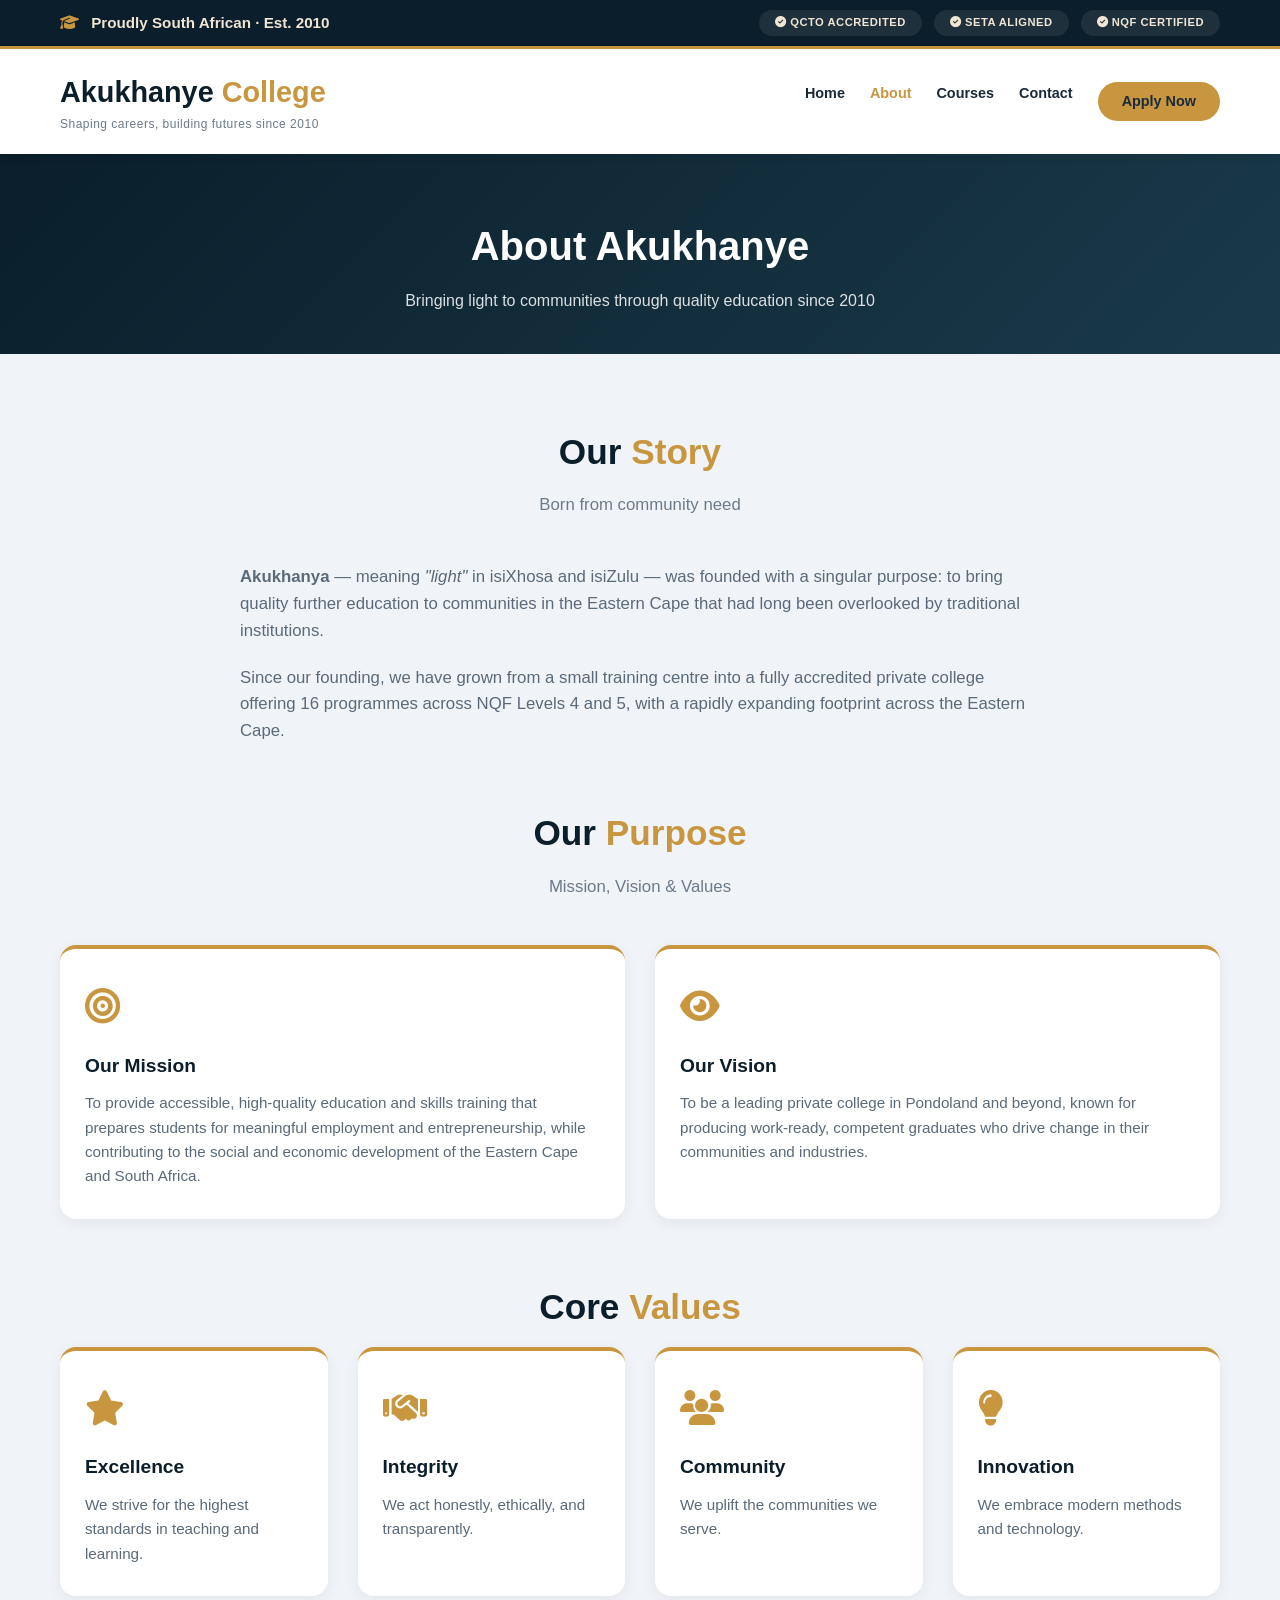
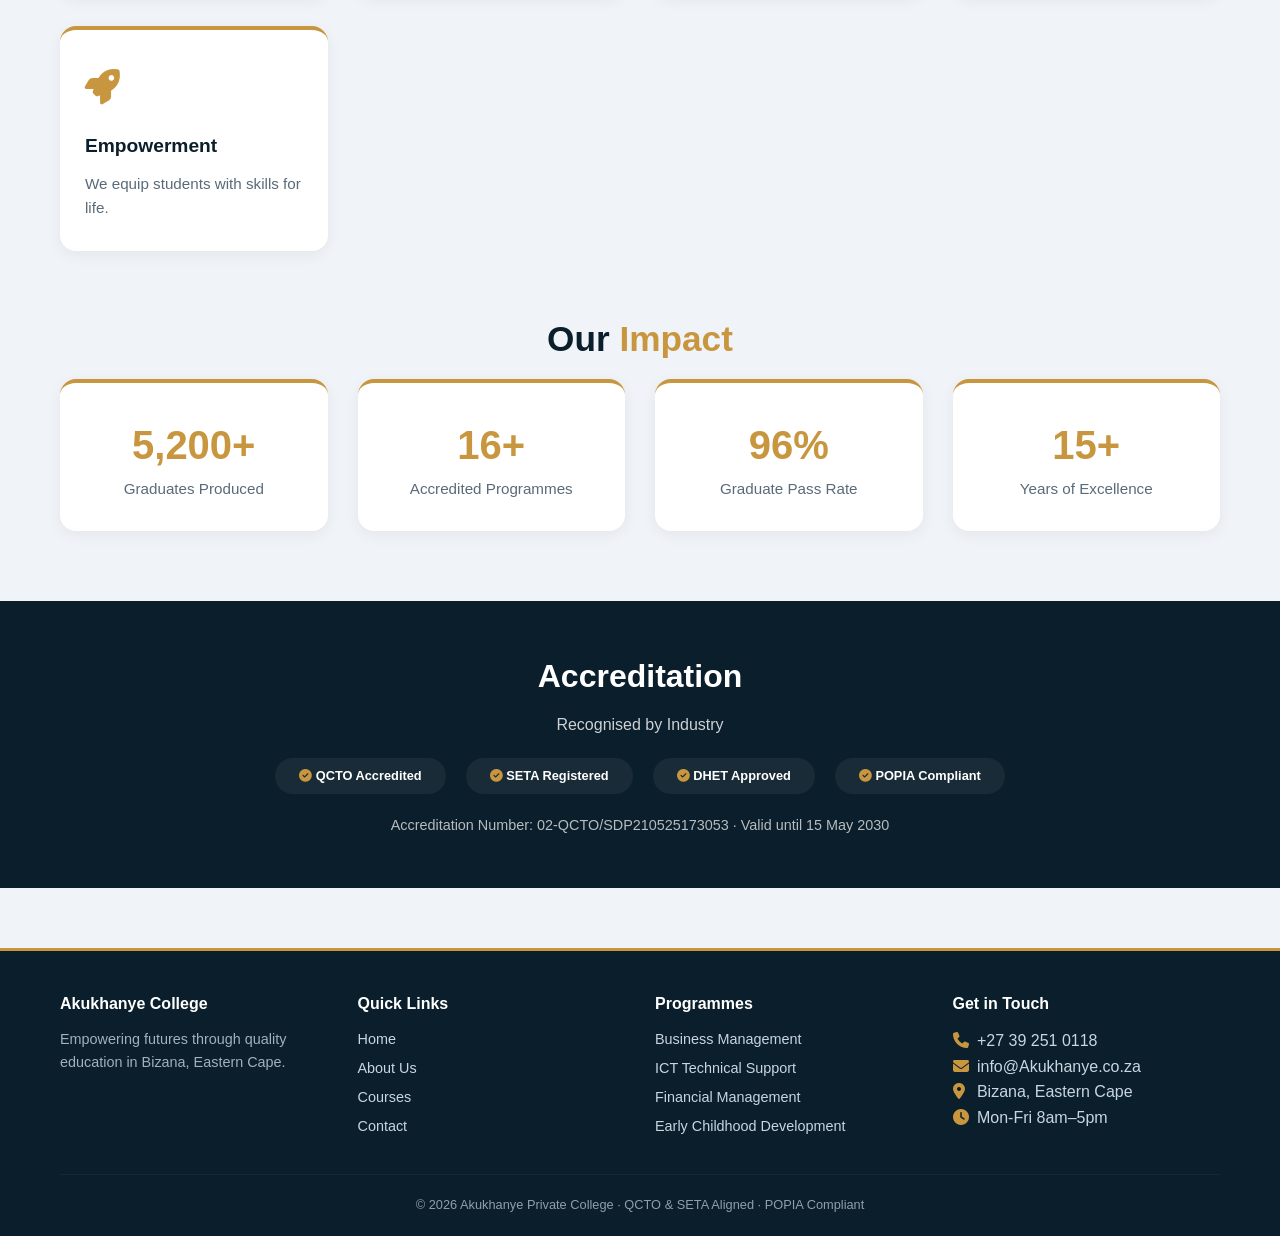
==== about.html @ 7df69a2a "Major upgrade: Added about, courses, contact, apply pages + working links + updated sitemap" ====
﻿<!DOCTYPE html>
<html lang="en">
<head>
<meta charset="UTF-8">
<meta name="viewport" content="width=device-width, initial-scale=1.0">
<title>About Us · Akukhanye Private College · Bizana, Eastern Cape</title>
<meta name="description" content="Learn about Akukhanye Private College - a QCTO & SETA accredited institution in Bizana, Eastern Cape. Established 2010. 5,200+ graduates. 96% pass rate.">
<link rel="stylesheet" href="https://cdnjs.cloudflare.com/ajax/libs/font-awesome/6.5.0/css/all.min.css">
<link rel="stylesheet" href="style.css">
</head>
<body>
<div class="top-bar"><div class="container"><div class="brand"><i class="fas fa-graduation-cap"></i> Proudly South African · Est. 2010</div><div class="badges"><span><i class="fas fa-check-circle"></i> QCTO Accredited</span><span><i class="fas fa-check-circle"></i> SETA Aligned</span><span><i class="fas fa-check-circle"></i> NQF Certified</span></div></div></div>

<header class="header"><div class="container"><div class="logo"><h1>Akukhanye <span>College</span></h1><div class="tagline">Shaping careers, building futures since 2010</div></div><nav class="nav"><a href="index.html">Home</a><a href="about.html" class="active">About</a><a href="courses.html">Courses</a><a href="contact.html">Contact</a><a href="apply.html" class="btn-primary" style="padding: 8px 24px;">Apply Now</a></nav></div></header>

<section class="page-header"><div class="container"><h1>About Akukhanye</h1><p>Bringing light to communities through quality education since 2010</p></div></section>

<section class="section"><div class="container">
<h2 class="section-title">Our <span style="color:#c8963e;">Story</span></h2>
<p class="section-subtitle">Born from community need</p>
<p style="max-width: 800px; margin: 0 auto 20px; color: #5a6a7a; font-size: 1.05rem;"><strong>Akukhanya</strong> — meaning <em>"light"</em> in isiXhosa and isiZulu — was founded with a singular purpose: to bring quality further education to communities in the Eastern Cape that had long been overlooked by traditional institutions.</p>
<p style="max-width: 800px; margin: 0 auto 20px; color: #5a6a7a; font-size: 1.05rem;">Since our founding, we have grown from a small training centre into a fully accredited private college offering 16 programmes across NQF Levels 4 and 5, with a rapidly expanding footprint across the Eastern Cape.</p>

<h2 class="section-title" style="margin-top:60px;">Our <span style="color:#c8963e;">Purpose</span></h2>
<p class="section-subtitle">Mission, Vision & Values</p>

<div class="card-grid">
<div class="card"><div class="icon"><i class="fas fa-bullseye"></i></div><h3>Our Mission</h3><p>To provide accessible, high-quality education and skills training that prepares students for meaningful employment and entrepreneurship, while contributing to the social and economic development of the Eastern Cape and South Africa.</p></div>
<div class="card"><div class="icon"><i class="fas fa-eye"></i></div><h3>Our Vision</h3><p>To be a leading private college in Pondoland and beyond, known for producing work-ready, competent graduates who drive change in their communities and industries.</p></div>
</div>

<h2 class="section-title" style="margin-top:60px;">Core <span style="color:#c8963e;">Values</span></h2>
<div class="card-grid">
<div class="card"><div class="icon"><i class="fas fa-star"></i></div><h3>Excellence</h3><p>We strive for the highest standards in teaching and learning.</p></div>
<div class="card"><div class="icon"><i class="fas fa-handshake"></i></div><h3>Integrity</h3><p>We act honestly, ethically, and transparently.</p></div>
<div class="card"><div class="icon"><i class="fas fa-users"></i></div><h3>Community</h3><p>We uplift the communities we serve.</p></div>
<div class="card"><div class="icon"><i class="fas fa-lightbulb"></i></div><h3>Innovation</h3><p>We embrace modern methods and technology.</p></div>
<div class="card"><div class="icon"><i class="fas fa-rocket"></i></div><h3>Empowerment</h3><p>We equip students with skills for life.</p></div>
</div>

<h2 class="section-title" style="margin-top:60px;">Our <span style="color:#c8963e;">Impact</span></h2>
<div class="card-grid">
<div class="card" style="text-align:center"><div style="font-size:2.5rem;font-weight:800;color:#c8963e">5,200+</div><p>Graduates Produced</p></div>
<div class="card" style="text-align:center"><div style="font-size:2.5rem;font-weight:800;color:#c8963e">16+</div><p>Accredited Programmes</p></div>
<div class="card" style="text-align:center"><div style="font-size:2.5rem;font-weight:800;color:#c8963e">96%</div><p>Graduate Pass Rate</p></div>
<div class="card" style="text-align:center"><div style="font-size:2.5rem;font-weight:800;color:#c8963e">15+</div><p>Years of Excellence</p></div>
</div>
</div></section>

<section class="accred" style="background:#0a1e2b;color:white;padding:50px 0;text-align:center;"><div class="container"><h2 style="color:white;font-size:2rem;">Accreditation</h2><p style="opacity:0.8;max-width:600px;margin:10px auto 20px;">Recognised by Industry</p><div style="display:flex;justify-content:center;gap:20px;flex-wrap:wrap;"><span style="background:rgba(255,255,255,0.06);padding:8px 24px;border-radius:30px;font-size:0.8rem;font-weight:600;color:white;"><i class="fas fa-check-circle" style="color:#c8963e"></i> QCTO Accredited</span><span style="background:rgba(255,255,255,0.06);padding:8px 24px;border-radius:30px;font-size:0.8rem;font-weight:600;color:white;"><i class="fas fa-check-circle" style="color:#c8963e"></i> SETA Registered</span><span style="background:rgba(255,255,255,0.06);padding:8px 24px;border-radius:30px;font-size:0.8rem;font-weight:600;color:white;"><i class="fas fa-check-circle" style="color:#c8963e"></i> DHET Approved</span><span style="background:rgba(255,255,255,0.06);padding:8px 24px;border-radius:30px;font-size:0.8rem;font-weight:600;color:white;"><i class="fas fa-check-circle" style="color:#c8963e"></i> POPIA Compliant</span></div><p style="margin-top:20px;font-size:0.9rem;opacity:0.7;color:white;">Accreditation Number: 02-QCTO/SDP210525173053 · Valid until 15 May 2030</p></div></section>

<footer class="footer"><div class="container"><div class="footer-grid">
<div><h4>Akukhanye College</h4><p style="font-size:0.9rem;opacity:0.8;">Empowering futures through quality education in Bizana, Eastern Cape.</p></div>
<div><h4>Quick Links</h4><a href="index.html">Home</a><a href="about.html">About Us</a><a href="courses.html">Courses</a><a href="contact.html">Contact</a></div>
<div><h4>Programmes</h4><a href="courses.html">Business Management</a><a href="courses.html">ICT Technical Support</a><a href="courses.html">Financial Management</a><a href="courses.html">Early Childhood Development</a></div>
<div class="contact"><h4>Get in Touch</h4><p><i class="fas fa-phone"></i> +27 39 251 0118</p><p><i class="fas fa-envelope"></i> info@Akukhanye.co.za</p><p><i class="fas fa-map-marker-alt"></i> Bizana, Eastern Cape</p><p><i class="fas fa-clock"></i> Mon-Fri 8am–5pm</p></div>
</div><div class="footer-bottom">&copy; 2026 Akukhanye Private College · QCTO &amp; SETA Aligned · POPIA Compliant</div></div></footer>
</body>
</html>
---- style.css ----
﻿* { margin: 0; padding: 0; box-sizing: border-box; font-family: 'Segoe UI', Tahoma, Geneva, Verdana, sans-serif; }
body { background: #f0f4f8; color: #1a2a3a; line-height: 1.6; }
.container { max-width: 1200px; margin: 0 auto; padding: 0 20px; }
.top-bar { background: #0a1e2b; color: #f0e6d3; padding: 10px 0; border-bottom: 3px solid #c8963e; }
.top-bar .container { display: flex; justify-content: space-between; align-items: center; flex-wrap: wrap; gap: 10px; }
.top-bar .brand { font-weight: 700; font-size: 0.95rem; }
.top-bar .brand i { color: #c8963e; margin-right: 8px; }
.top-bar .badges { display: flex; gap: 12px; flex-wrap: wrap; }
.top-bar .badges span { background: rgba(255,255,255,0.08); padding: 4px 16px; border-radius: 20px; font-size: 0.7rem; font-weight: 600; text-transform: uppercase; letter-spacing: 0.5px; }
.header { background: white; padding: 20px 0; box-shadow: 0 2px 10px rgba(0,0,0,0.05); position: sticky; top: 0; z-index: 100; }
.header .container { display: flex; justify-content: space-between; align-items: center; flex-wrap: wrap; gap: 15px; }
.logo h1 { font-size: 1.8rem; font-weight: 800; color: #0a1e2b; }
.logo span { color: #c8963e; }
.logo .tagline { font-size: 0.75rem; color: #6b7a8a; letter-spacing: 0.5px; }
.nav { display: flex; gap: 25px; flex-wrap: wrap; }
.nav a { text-decoration: none; color: #1a2a3a; font-weight: 600; font-size: 0.9rem; transition: color 0.3s; }
.nav a:hover, .nav a.active { color: #c8963e; }
.btn-primary { background: #c8963e; color: white; padding: 10px 28px; border: none; border-radius: 30px; font-weight: 700; font-size: 0.9rem; cursor: pointer; transition: background 0.3s; text-decoration: none; display: inline-block; }
.btn-primary:hover { background: #b07d2a; }
.btn-outline { background: transparent; color: #0a1e2b; padding: 10px 28px; border: 2px solid #c8963e; border-radius: 30px; font-weight: 700; font-size: 0.9rem; cursor: pointer; transition: all 0.3s; text-decoration: none; display: inline-block; }
.btn-outline:hover { background: #c8963e; color: white; }
.section { padding: 70px 0; }
.section-title { text-align: center; font-size: 2.2rem; font-weight: 800; margin-bottom: 12px; color: #0a1e2b; }
.section-subtitle { text-align: center; color: #6b7a8a; max-width: 650px; margin: 0 auto 45px; font-size: 1.05rem; }
.page-header { background: linear-gradient(135deg, #0a1e2b 0%, #1a3a4a 100%); color: white; padding: 60px 0 40px; text-align: center; }
.page-header h1 { font-size: 2.5rem; font-weight: 800; }
.page-header p { opacity: 0.85; margin-top: 10px; }
.card-grid { display: grid; grid-template-columns: repeat(auto-fit, minmax(260px, 1fr)); gap: 30px; }
.card { background: white; border-radius: 16px; padding: 30px 25px; box-shadow: 0 4px 15px rgba(0,0,0,0.06); transition: transform 0.3s; border-top: 4px solid #c8963e; }
.card:hover { transform: translateY(-5px); box-shadow: 0 8px 30px rgba(0,0,0,0.1); }
.card .icon { font-size: 2.2rem; color: #c8963e; margin-bottom: 15px; }
.card h3 { font-size: 1.2rem; margin-bottom: 10px; color: #0a1e2b; }
.card p { color: #5a6a7a; font-size: 0.95rem; }
.card .meta { display: flex; justify-content: space-between; margin-top: 15px; font-size: 0.8rem; color: #8a9aaa; }
.card .btn-sm { display: inline-block; margin-top: 15px; background: #0a1e2b; color: white; padding: 8px 24px; border-radius: 30px; text-decoration: none; font-size: 0.85rem; font-weight: 600; }
.card .btn-sm:hover { background: #c8963e; }
.footer { background: #0a1e2b; color: #c8d6e0; padding: 40px 0 20px; border-top: 3px solid #c8963e; margin-top: 60px; }
.footer-grid { display: grid; grid-template-columns: repeat(auto-fit, minmax(200px, 1fr)); gap: 30px; margin-bottom: 30px; }
.footer-grid h4 { color: white; font-size: 1rem; margin-bottom: 12px; }
.footer-grid a { display: block; color: #c8d6e0; text-decoration: none; font-size: 0.9rem; margin-bottom: 6px; }
.footer-grid a:hover { color: #c8963e; }
.footer-grid .contact i { width: 20px; color: #c8963e; }
.footer-bottom { border-top: 1px solid rgba(255,255,255,0.06); padding-top: 20px; text-align: center; font-size: 0.8rem; opacity: 0.7; }
.contact-form { max-width: 600px; margin: 0 auto; background: white; padding: 40px; border-radius: 16px; box-shadow: 0 4px 15px rgba(0,0,0,0.06); }
.contact-form input, .contact-form textarea, .contact-form select { width: 100%; padding: 12px 16px; margin-bottom: 16px; border: 1px solid #d0d8e0; border-radius: 8px; font-size: 1rem; font-family: inherit; }
.contact-form textarea { min-height: 140px; resize: vertical; }
.contact-form label { display: block; font-weight: 600; color: #0a1e2b; margin-bottom: 6px; font-size: 0.9rem; }
.contact-form button { width: 100%; padding: 14px; font-size: 1rem; }
@media (max-width: 768px) { .header .container { flex-direction: column; } .nav { justify-content: center; } .page-header h1 { font-size: 1.8rem; } }
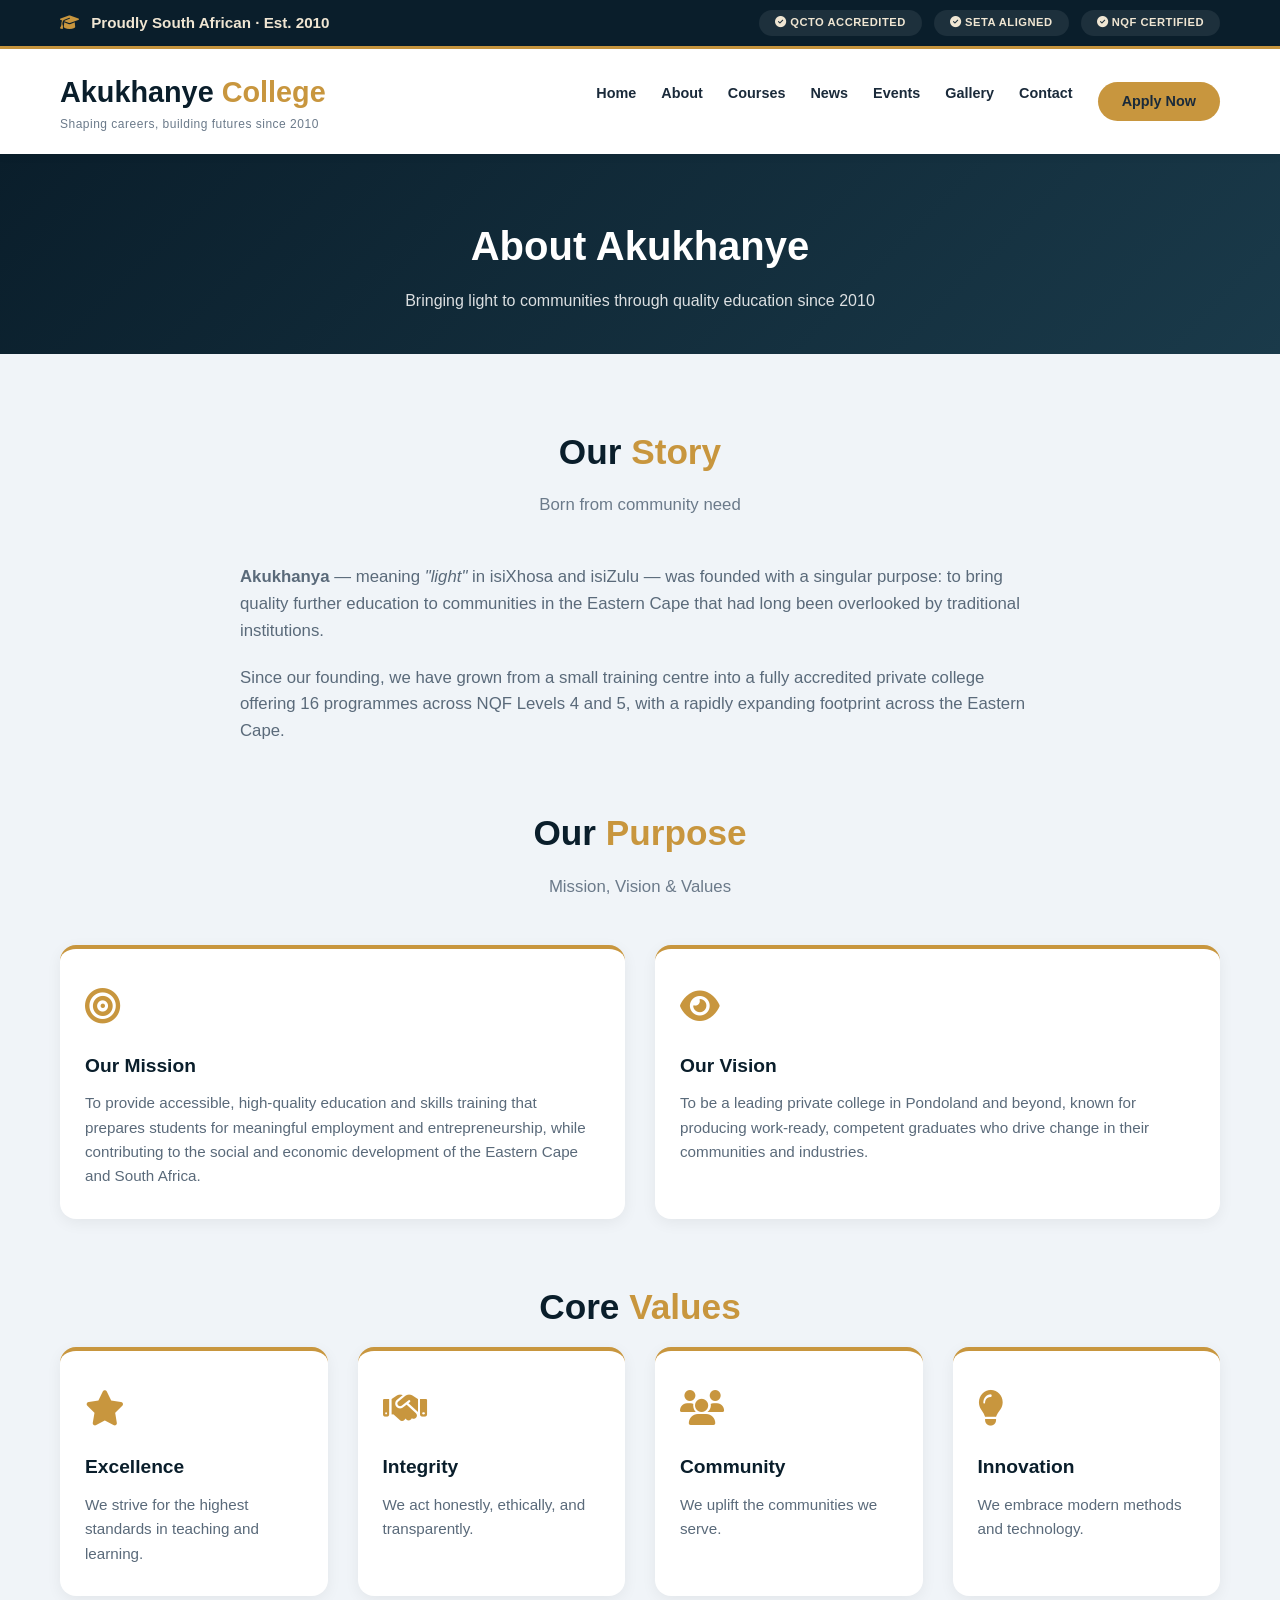
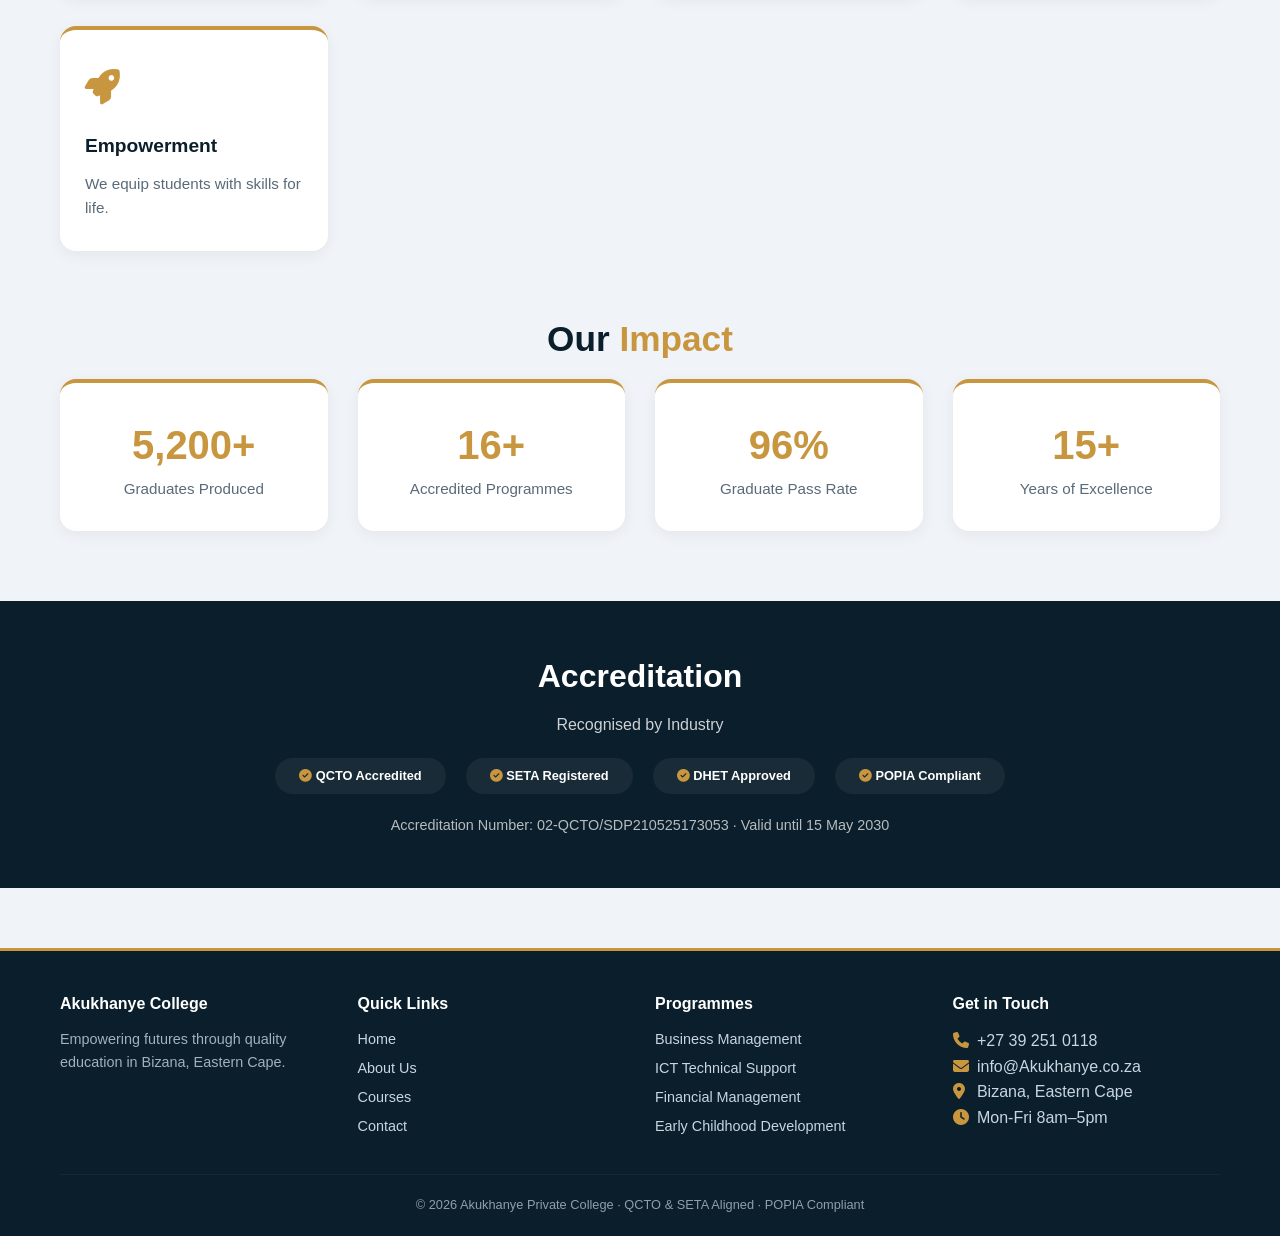
==== commit 25f2cbfc: "Polish: Added News + Events pages, fixed nav on all pages, updated sitemap" ====
--- a/about.html
+++ b/about.html
@@ -11,7 +11,7 @@
 <body>
 <div class="top-bar"><div class="container"><div class="brand"><i class="fas fa-graduation-cap"></i> Proudly South African · Est. 2010</div><div class="badges"><span><i class="fas fa-check-circle"></i> QCTO Accredited</span><span><i class="fas fa-check-circle"></i> SETA Aligned</span><span><i class="fas fa-check-circle"></i> NQF Certified</span></div></div></div>
 
-<header class="header"><div class="container"><div class="logo"><h1>Akukhanye <span>College</span></h1><div class="tagline">Shaping careers, building futures since 2010</div></div><nav class="nav"><a href="index.html">Home</a><a href="about.html" class="active">About</a><a href="courses.html">Courses</a><a href="contact.html">Contact</a><a href="apply.html" class="btn-primary" style="padding: 8px 24px;">Apply Now</a></nav></div></header>
+<header class="header"><div class="container"><div class="logo"><h1>Akukhanye <span>College</span></h1><div class="tagline">Shaping careers, building futures since 2010</div></div><nav class="nav"><a href="index.html">Home</a><a href="about.html">About</a><a href="courses.html">Courses</a><a href="news.html">News</a><a href="events.html">Events</a><a href="gallery.html">Gallery</a><a href="contact.html">Contact</a><a href="apply.html" class="btn-primary" style="padding: 8px 24px;">Apply Now</a></nav></div></header>
 
 <section class="page-header"><div class="container"><h1>About Akukhanye</h1><p>Bringing light to communities through quality education since 2010</p></div></section>
 
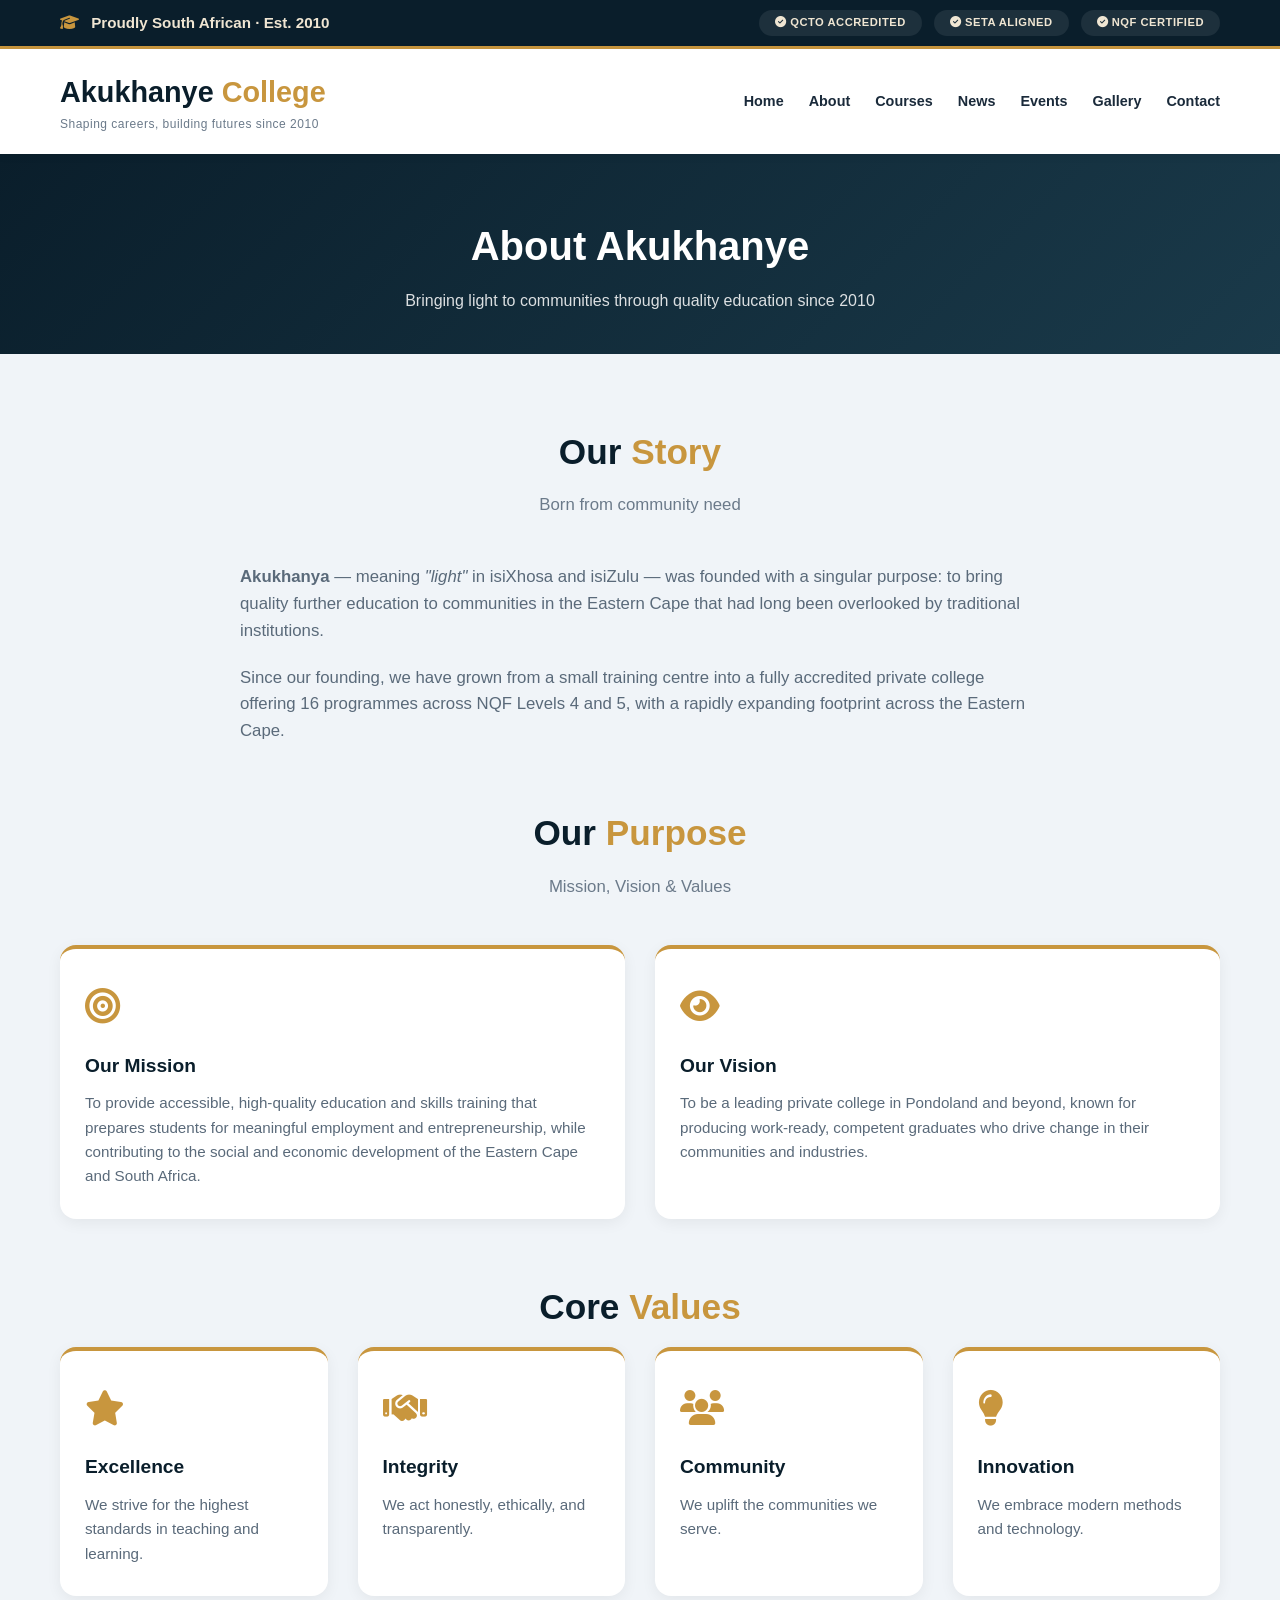
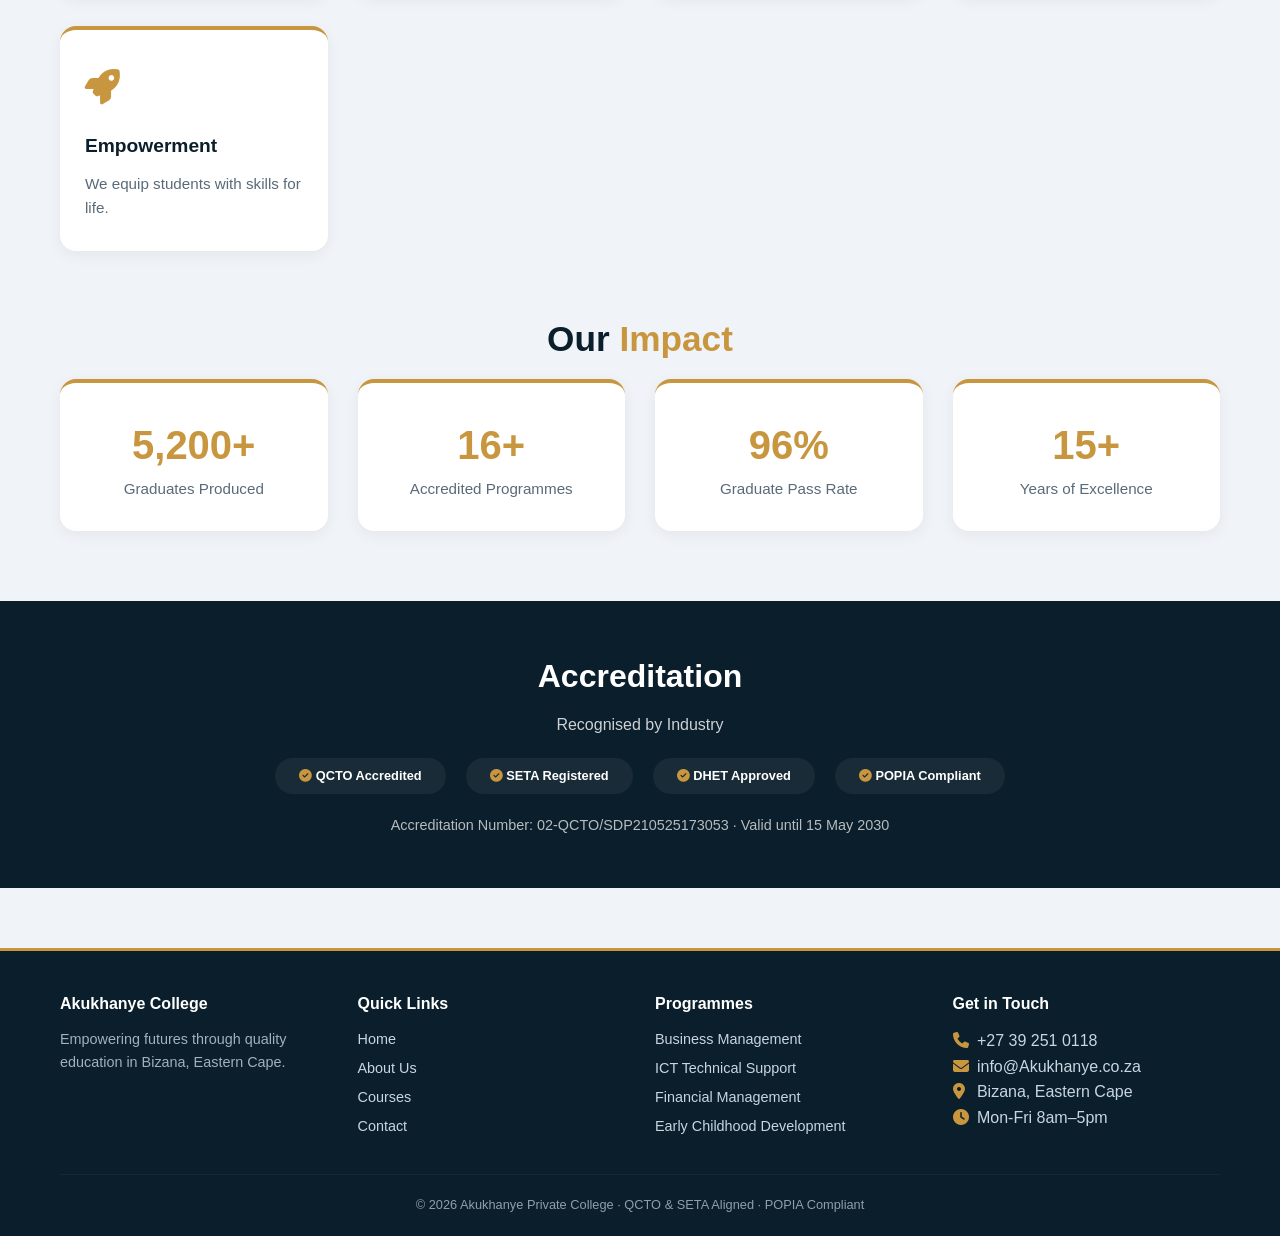
==== commit 68e75f34: "Removed application forms and buttons. Site is now purely informational (Showcase mode)." ====
--- a/about.html
+++ b/about.html
@@ -11,7 +11,7 @@
 <body>
 <div class="top-bar"><div class="container"><div class="brand"><i class="fas fa-graduation-cap"></i> Proudly South African · Est. 2010</div><div class="badges"><span><i class="fas fa-check-circle"></i> QCTO Accredited</span><span><i class="fas fa-check-circle"></i> SETA Aligned</span><span><i class="fas fa-check-circle"></i> NQF Certified</span></div></div></div>
 
-<header class="header"><div class="container"><div class="logo"><h1>Akukhanye <span>College</span></h1><div class="tagline">Shaping careers, building futures since 2010</div></div><nav class="nav"><a href="index.html">Home</a><a href="about.html">About</a><a href="courses.html">Courses</a><a href="news.html">News</a><a href="events.html">Events</a><a href="gallery.html">Gallery</a><a href="contact.html">Contact</a><a href="apply.html" class="btn-primary" style="padding: 8px 24px;">Apply Now</a></nav></div></header>
+<header class="header"><div class="container"><div class="logo"><h1>Akukhanye <span>College</span></h1><div class="tagline">Shaping careers, building futures since 2010</div></div><nav class="nav"><a href="index.html">Home</a><a href="about.html">About</a><a href="courses.html">Courses</a><a href="news.html">News</a><a href="events.html">Events</a><a href="gallery.html">Gallery</a><a href="contact.html">Contact</a></nav></div></header>
 
 <section class="page-header"><div class="container"><h1>About Akukhanye</h1><p>Bringing light to communities through quality education since 2010</p></div></section>
 
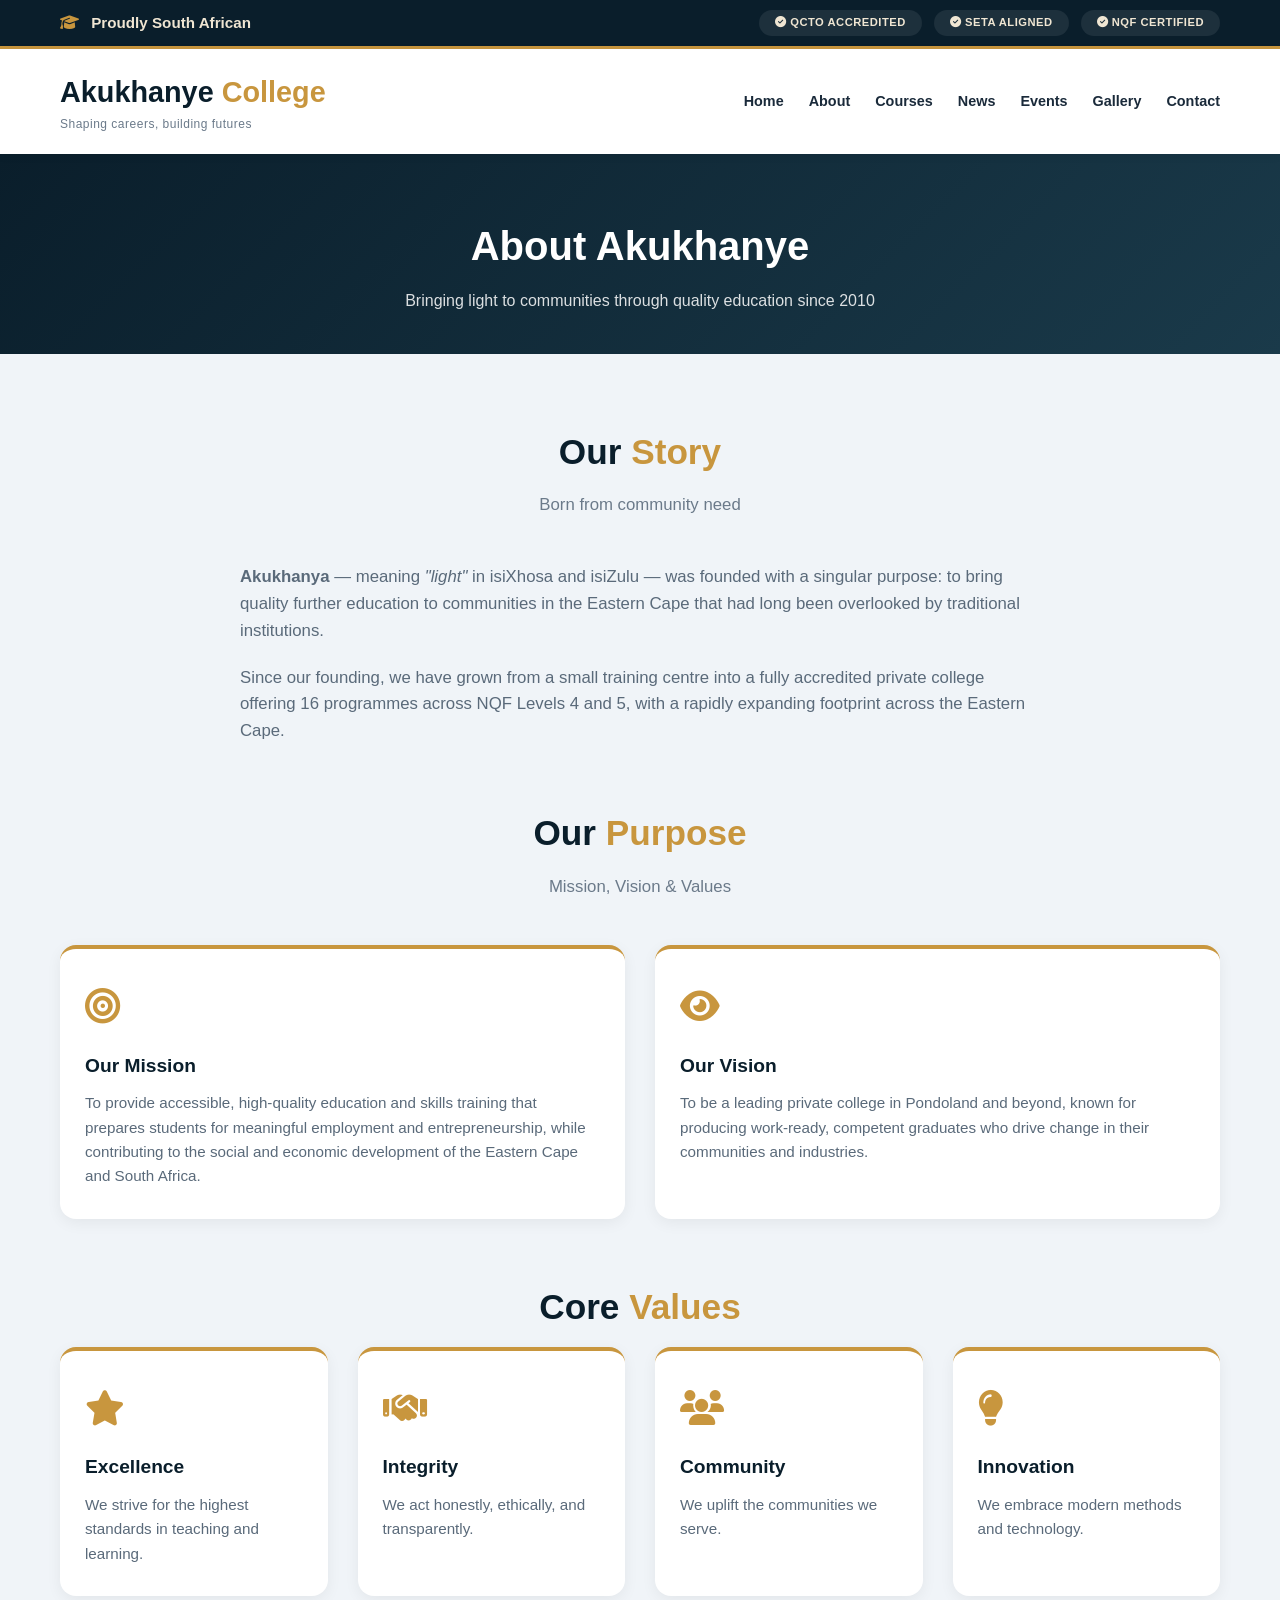
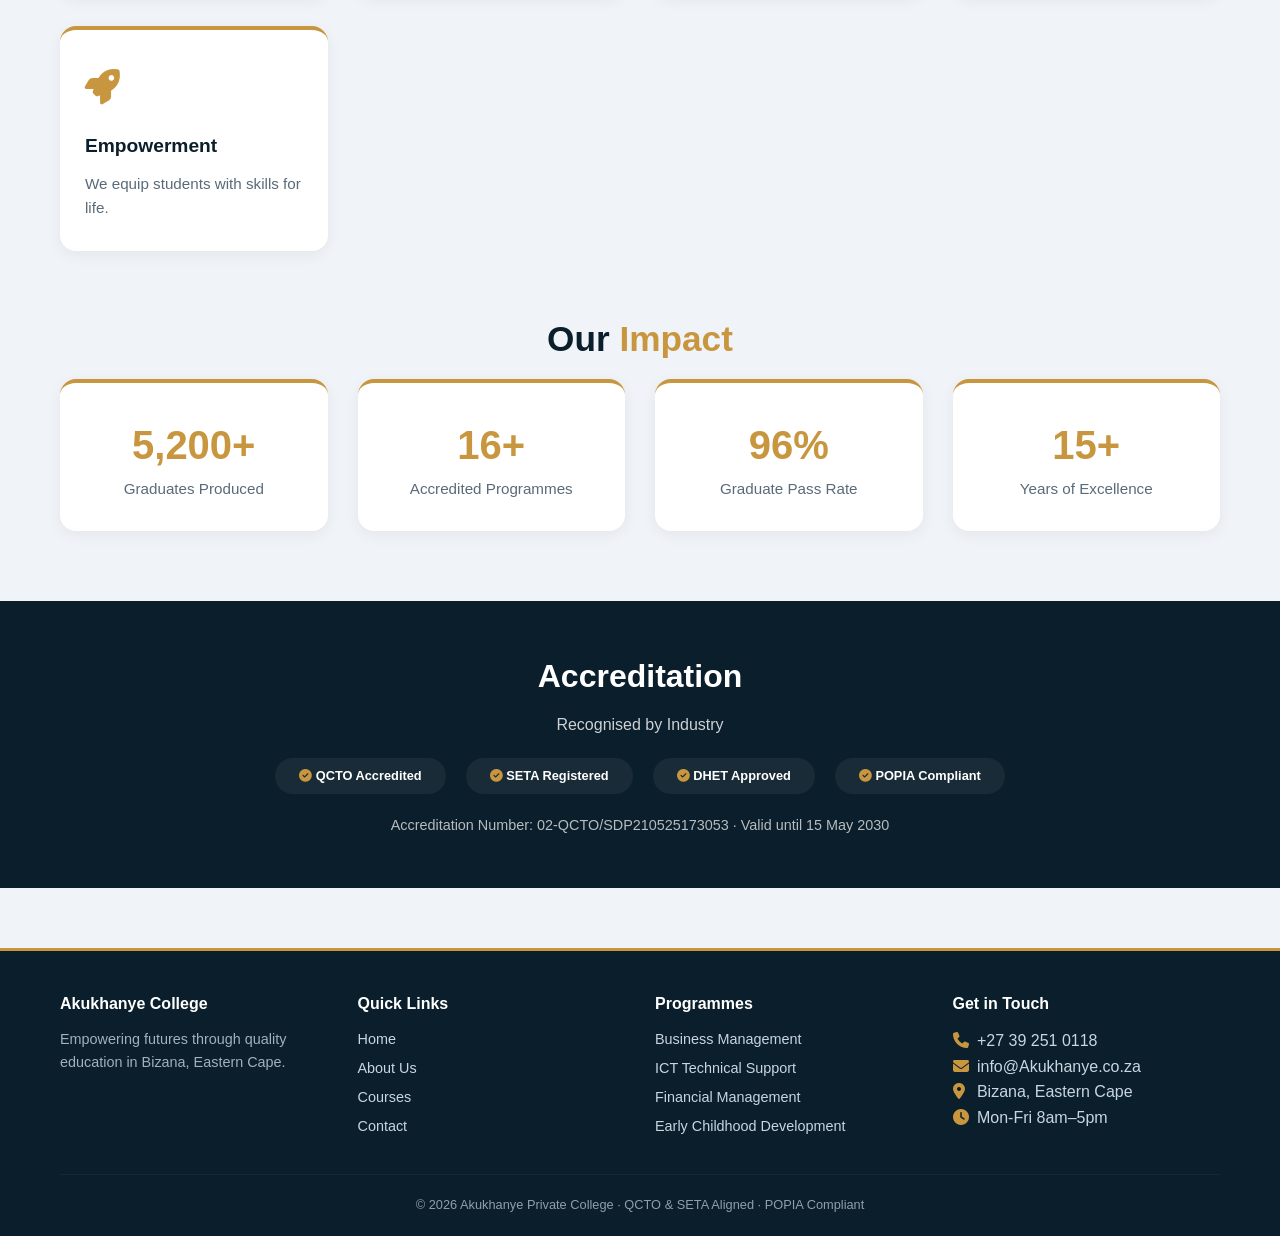
==== commit 7a74c941: "Removed 'Est. 2010' and 'since 2010' text from all pages" ====
--- a/about.html
+++ b/about.html
@@ -4,14 +4,14 @@
 <meta charset="UTF-8">
 <meta name="viewport" content="width=device-width, initial-scale=1.0">
 <title>About Us · Akukhanye Private College · Bizana, Eastern Cape</title>
-<meta name="description" content="Learn about Akukhanye Private College - a QCTO & SETA accredited institution in Bizana, Eastern Cape. Established 2010. 5,200+ graduates. 96% pass rate.">
+<meta name="description" content="Learn about Akukhanye Private College - a QCTO & SETA accredited institution in Bizana, Eastern Cape. . 5,200+ graduates. 96% pass rate.">
 <link rel="stylesheet" href="https://cdnjs.cloudflare.com/ajax/libs/font-awesome/6.5.0/css/all.min.css">
 <link rel="stylesheet" href="style.css">
 </head>
 <body>
-<div class="top-bar"><div class="container"><div class="brand"><i class="fas fa-graduation-cap"></i> Proudly South African · Est. 2010</div><div class="badges"><span><i class="fas fa-check-circle"></i> QCTO Accredited</span><span><i class="fas fa-check-circle"></i> SETA Aligned</span><span><i class="fas fa-check-circle"></i> NQF Certified</span></div></div></div>
+<div class="top-bar"><div class="container"><div class="brand"><i class="fas fa-graduation-cap"></i> Proudly South African</div><div class="badges"><span><i class="fas fa-check-circle"></i> QCTO Accredited</span><span><i class="fas fa-check-circle"></i> SETA Aligned</span><span><i class="fas fa-check-circle"></i> NQF Certified</span></div></div></div>
 
-<header class="header"><div class="container"><div class="logo"><h1>Akukhanye <span>College</span></h1><div class="tagline">Shaping careers, building futures since 2010</div></div><nav class="nav"><a href="index.html">Home</a><a href="about.html">About</a><a href="courses.html">Courses</a><a href="news.html">News</a><a href="events.html">Events</a><a href="gallery.html">Gallery</a><a href="contact.html">Contact</a></nav></div></header>
+<header class="header"><div class="container"><div class="logo"><h1>Akukhanye <span>College</span></h1><div class="tagline">Shaping careers, building futures</div></div><nav class="nav"><a href="index.html">Home</a><a href="about.html">About</a><a href="courses.html">Courses</a><a href="news.html">News</a><a href="events.html">Events</a><a href="gallery.html">Gallery</a><a href="contact.html">Contact</a></nav></div></header>
 
 <section class="page-header"><div class="container"><h1>About Akukhanye</h1><p>Bringing light to communities through quality education since 2010</p></div></section>
 
